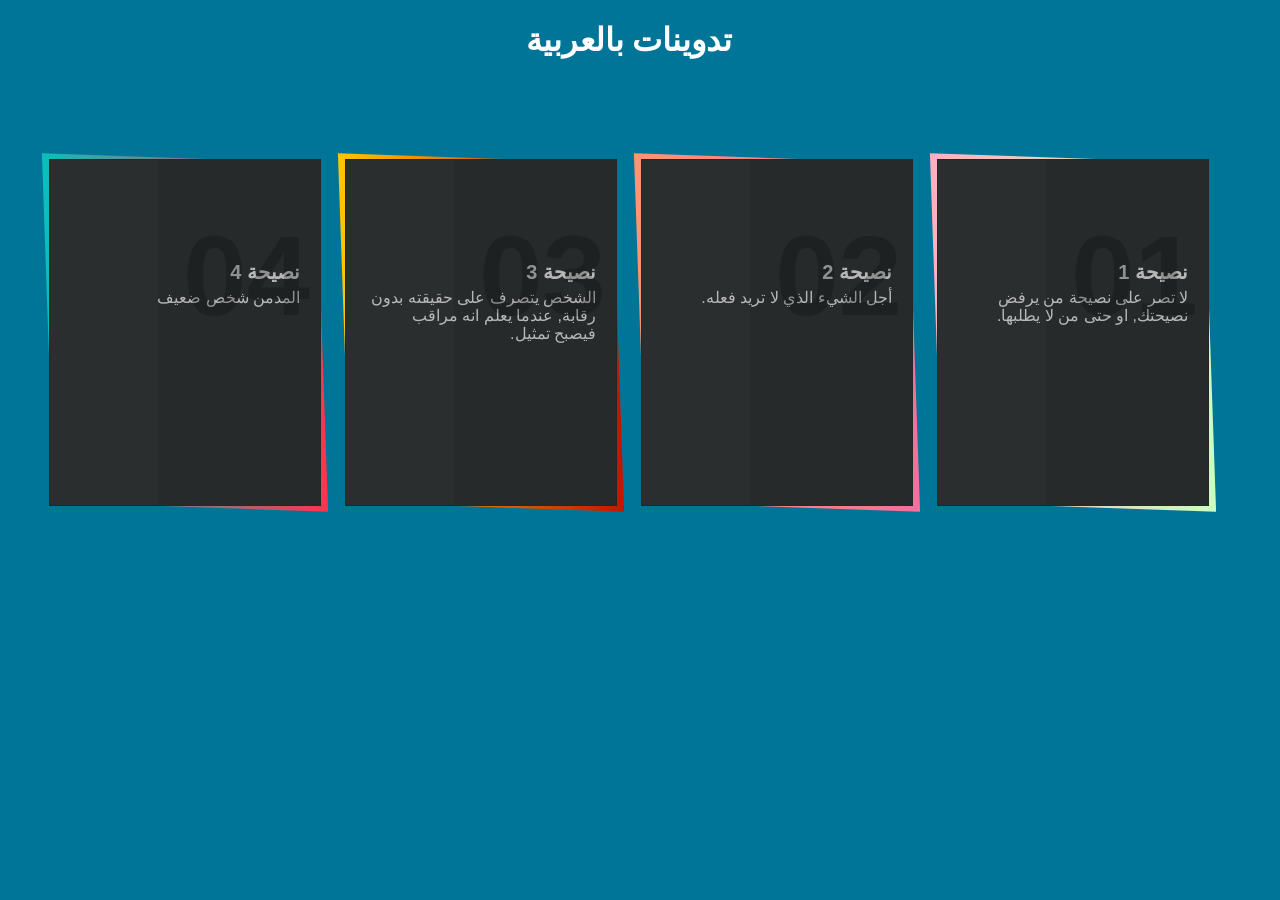
==== index.html @ 3d075af5 "Rename HTMLPage1.html to index.html" ====
﻿<!DOCTYPE html>

<title>النص العربي</title> <!-- يظهر اعلى المتصفح -->

<header class="header">

	<link rel="stylesheet" type="text/css" href="StyleSheet1.css">

</header>

<body lang="ar" dir="rtl" style="text-align:right;background-color:#017598;margin-right:30px;">

	<div class="container">
		<h1 style="text-align:center;color:white;"> تدوينات بالعربية </h1>
		<nav class="row" style="display:none">
			<a href="#home"> الرئسية </a> <br />
			<a href="#about"> من نحن </a> <br />
			<a href="#contact">اتصل بنا </a>
		</nav> <br />
	</div>

	<ul class="tilesWrap">
		<li style="text-align:right;">
			<h2>01</h2>
			<h3>نصيحة 1</h3>
			<p>
				لا تصر على نصيحة من يرفض نصيحتك, او حتى من لا يطلبها.
			</p>
			<!-- <button>Read more</button> -->
		</li>
		<li style="text-align:right;">
			<h2>02</h2>
			<h3>نصيحة 2</h3>
			<p>
				أجل الشيء الذي لا تريد فعله.
			</p>
		</li>
		<li style="text-align:right;">
			<h2>03</h2>
			<h3>نصيحة 3</h3>
			<p>
				الشخص يتصرف على حقيقته بدون رقابة, عندما يعلم انه مراقب فيصبح تمثيل.
			</p>
		</li>
		<li style="text-align:right;">
			<h2>04</h2>
			<h3>نصيحة 4</h3>
			<p>
				المدمن شخص ضعيف
			</p>
		</li>
	</ul>

</body>




<section id="home" class="item" style="display:none">
	<div class="container">
		نص الصفحة الرئيسية
		<br />
		<br />

	</div> <!-- End container -->
</section> <!-- End section item -->

<section id="about" class="item" style="display:none">
	<div class="container">
		Your text
		<br />
		<br />

	</div> <!-- End container -->
</section> <!-- End section item -->

<section id="contact" class="item" style="display:none">
	<div class="container">
		Your text
		<br />
		<br />

	</div> <!-- End container -->
</section> <!-- End section item -->
---- StyleSheet1.css ----
﻿

.tilesWrap {
	padding: 0;
	margin: 50px auto;
	list-style: none;
	text-align: center;
}

	.tilesWrap li {
		display: inline-block;
		width: 20%;
		min-width: 200px;
		max-width: 230px;
		padding: 80px 20px 40px;
		position: relative;
		vertical-align: top;
		margin: 10px;
		font-family: 'helvetica', san-serif;
		min-height: 25vh;
		background: #262a2b;
		border: 1px solid #252727;
		text-align: left;
	}

		.tilesWrap li h2 {
			font-size: 114px;
			margin: 0;
			position: absolute;
			opacity: 0.2;
			top: 50px;
			right: 10px;
			transition: all 0.3s ease-in-out;
		}

		.tilesWrap li h3 {
			font-size: 20px;
			color: #b7b7b7;
			margin-bottom: 5px;
		}

		.tilesWrap li p {
			font-size: 16px;
			line-height: 18px;
			color: #b7b7b7;
			margin-top: 5px;
		}

		.tilesWrap li button {
			background: transparent;
			border: 1px solid #b7b7b7;
			padding: 10px 20px;
			color: #b7b7b7;
			border-radius: 3px;
			position: relative;
			transition: all 0.3s ease-in-out;
			transform: translateY(-40px);
			opacity: 0;
			cursor: pointer;
			overflow: hidden;
		}

			.tilesWrap li button:before {
				content: '';
				position: absolute;
				height: 100%;
				width: 120%;
				background: #b7b7b7;
				top: 0;
				opacity: 0;
				left: -140px;
				border-radius: 0 20px 20px 0;
				z-index: -1;
				transition: all 0.3s ease-in-out;
			}

		.tilesWrap li:hover button {
			transform: translateY(5px);
			opacity: 1;
		}

		.tilesWrap li button:hover {
			color: #262a2b;
		}

			.tilesWrap li button:hover:before {
				left: 0;
				opacity: 1;
			}

		.tilesWrap li:hover h2 {
			top: 0px;
			opacity: 0.6;
		}

		.tilesWrap li:before {
			content: '';
			position: absolute;
			top: -2px;
			left: -2px;
			right: -2px;
			bottom: -2px;
			z-index: -1;
			background: #fff;
			transform: skew(2deg, 2deg);
		}

		.tilesWrap li:after {
			content: '';
			position: absolute;
			width: 40%;
			height: 100%;
			left: 0;
			top: 0;
			background: rgba(255, 255, 255, 0.02);
		}

		.tilesWrap li:nth-child(1):before {
			background: #C9FFBF;
			background: -webkit-linear-gradient(to right, #FFAFBD, #C9FFBF);
			background: linear-gradient(to right, #FFAFBD, #C9FFBF);
		}

		.tilesWrap li:nth-child(2):before {
			background: #f2709c;
			background: -webkit-linear-gradient(to right, #ff9472, #f2709c);
			background: linear-gradient(to right, #ff9472, #f2709c);
		}

		.tilesWrap li:nth-child(3):before {
			background: #c21500;
			background: -webkit-linear-gradient(to right, #ffc500, #c21500);
			background: linear-gradient(to right, #ffc500, #c21500);
		}

		.tilesWrap li:nth-child(4):before {
			background: #FC354C;
			background: -webkit-linear-gradient(to right, #0ABFBC, #FC354C);
			background: linear-gradient(to right, #0ABFBC, #FC354C);
		}

</style >
}
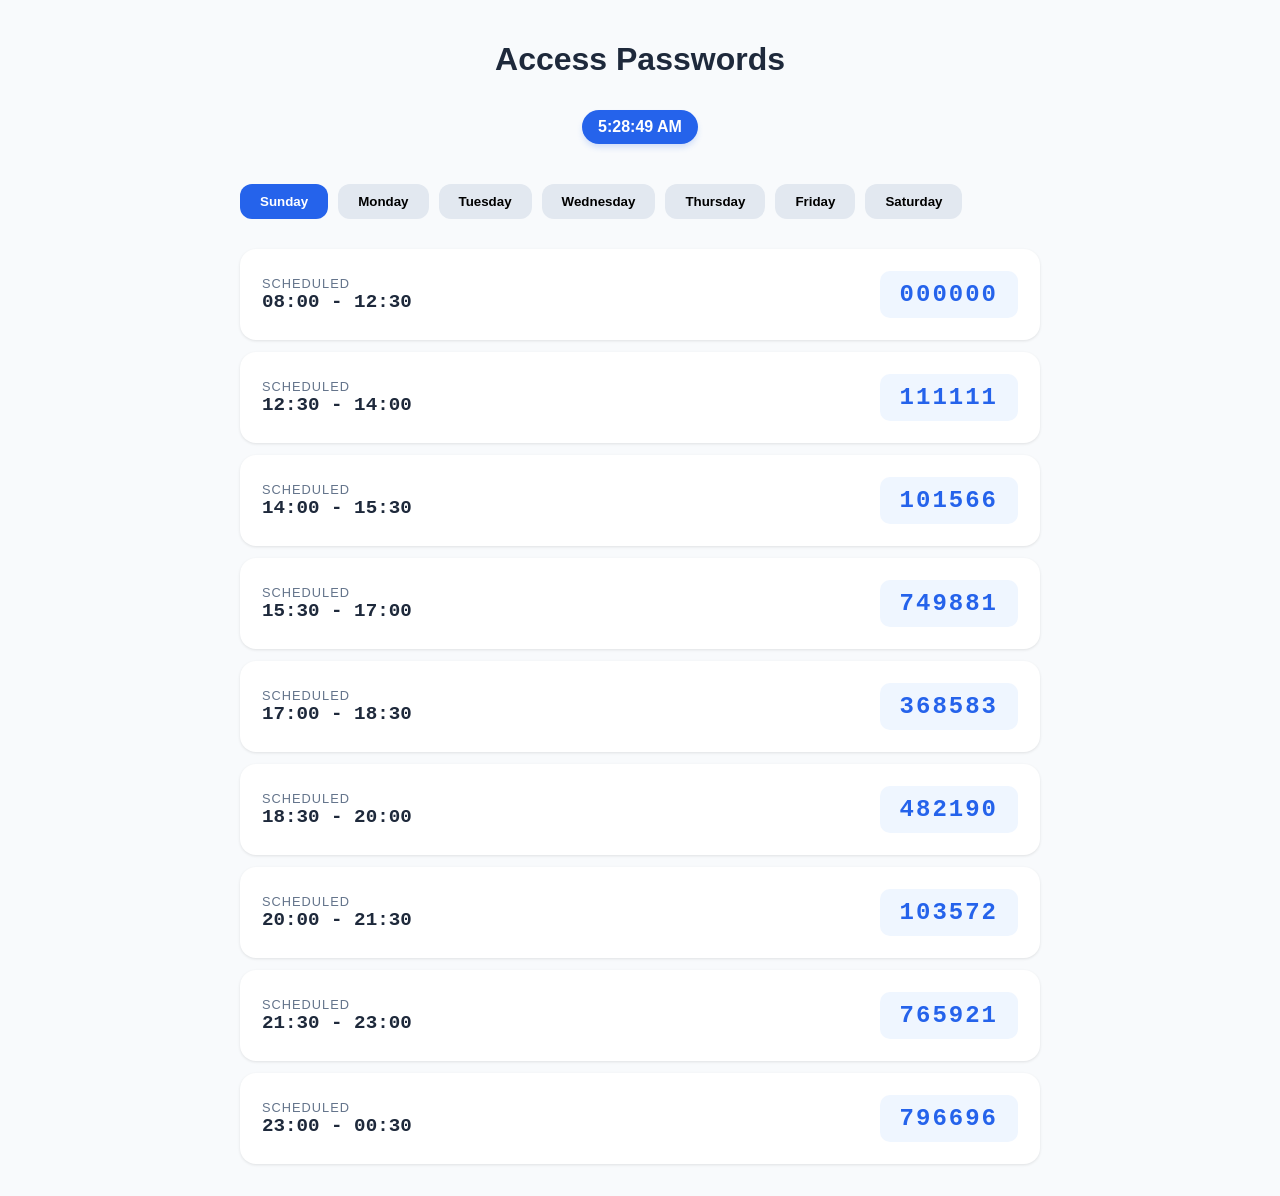
==== commit 6ed1bb71: "Add initial HTML structure for Password Viewer" ====
--- a/index.html
+++ b/index.html
@@ -1,84 +1,246 @@
-﻿<!DOCTYPE html>
-
-<title>النص العربي</title> <!-- يظهر اعلى المتصفح -->
-
-<header class="header">
-
-	<link rel="stylesheet" type="text/css" href="StyleSheet1.css">
-
-</header>
-
-<body lang="ar" dir="rtl" style="text-align:right;background-color:#017598;margin-right:30px;">
-
-	<div class="container">
-		<h1 style="text-align:center;color:white;"> تدوينات بالعربية </h1>
-		<nav class="row" style="display:none">
-			<a href="#home"> الرئسية </a> <br />
-			<a href="#about"> من نحن </a> <br />
-			<a href="#contact">اتصل بنا </a>
-		</nav> <br />
-	</div>
-
-	<ul class="tilesWrap">
-		<li style="text-align:right;">
-			<h2>01</h2>
-			<h3>نصيحة 1</h3>
-			<p>
-				لا تصر على نصيحة من يرفض نصيحتك, او حتى من لا يطلبها.
-			</p>
-			<!-- <button>Read more</button> -->
-		</li>
-		<li style="text-align:right;">
-			<h2>02</h2>
-			<h3>نصيحة 2</h3>
-			<p>
-				أجل الشيء الذي لا تريد فعله.
-			</p>
-		</li>
-		<li style="text-align:right;">
-			<h2>03</h2>
-			<h3>نصيحة 3</h3>
-			<p>
-				الشخص يتصرف على حقيقته بدون رقابة, عندما يعلم انه مراقب فيصبح تمثيل.
-			</p>
-		</li>
-		<li style="text-align:right;">
-			<h2>04</h2>
-			<h3>نصيحة 4</h3>
-			<p>
-				المدمن شخص ضعيف
-			</p>
-		</li>
-	</ul>
-
-</body>
-
-
-
-
-<section id="home" class="item" style="display:none">
-	<div class="container">
-		نص الصفحة الرئيسية
-		<br />
-		<br />
-
-	</div> <!-- End container -->
-</section> <!-- End section item -->
-
-<section id="about" class="item" style="display:none">
-	<div class="container">
-		Your text
-		<br />
-		<br />
-
-	</div> <!-- End container -->
-</section> <!-- End section item -->
-
-<section id="contact" class="item" style="display:none">
-	<div class="container">
-		Your text
-		<br />
-		<br />
-
-	</div> <!-- End container -->
-</section> <!-- End section item -->
+<!DOCTYPE html>
+<html lang="en">
+<head>
+    <meta charset="UTF-8">
+    <meta name="viewport" content="width=device-width, initial-scale=1.0">
+    <title>Password Viewer</title>
+    <style>
+        :root {
+            --primary: #2563eb;
+            --bg: #f8fafc;
+            --card: #ffffff;
+            --text: #1e293b;
+            --success: #22c55e;
+        }
+
+        body {
+            font-family: 'Segoe UI', Tahoma, Geneva, Verdana, sans-serif;
+            background-color: var(--bg);
+            color: var(--text);
+            margin: 0;
+            padding: 20px;
+            display: flex;
+            flex-direction: column;
+            align-items: center;
+        }
+
+        .container {
+            max-width: 800px;
+            width: 100%;
+        }
+
+        header {
+            text-align: center;
+            margin-bottom: 30px;
+        }
+
+        .live-clock {
+            background: var(--primary);
+            color: white;
+            padding: 8px 16px;
+            border-radius: 20px;
+            font-weight: bold;
+            display: inline-block;
+            margin-top: 10px;
+            box-shadow: 0 4px 6px -1px rgba(37, 99, 235, 0.2);
+        }
+
+        /* Tabs */
+        .tabs {
+            display: flex;
+            overflow-x: auto;
+            gap: 10px;
+            padding: 10px 0;
+            margin-bottom: 20px;
+            scrollbar-width: none;
+        }
+
+        .tab {
+            background: #e2e8f0;
+            border: none;
+            padding: 10px 20px;
+            border-radius: 12px;
+            cursor: pointer;
+            font-weight: 600;
+            white-space: nowrap;
+            transition: 0.3s;
+        }
+
+        .tab.active {
+            background: var(--primary);
+            color: white;
+        }
+
+        /* Table/Card Style */
+        .slot-card {
+            background: var(--card);
+            margin-bottom: 12px;
+            padding: 20px;
+            border-radius: 16px;
+            display: flex;
+            justify-content: space-between;
+            align-items: center;
+            box-shadow: 0 1px 3px rgba(0,0,0,0.1);
+            border: 2px solid transparent;
+        }
+
+        .slot-card.active {
+            border-color: var(--success);
+            background-color: #f0fdf4;
+            animation: glow 2s infinite ease-in-out;
+        }
+
+        .time-info {
+            display: flex;
+            flex-direction: column;
+        }
+
+        .time-range {
+            font-size: 1.2rem;
+            font-weight: bold;
+            font-family: monospace;
+        }
+
+        .status-label {
+            font-size: 0.8rem;
+            text-transform: uppercase;
+            letter-spacing: 1px;
+            color: #64748b;
+        }
+
+        .password-display {
+            font-size: 1.5rem;
+            font-weight: 800;
+            font-family: 'Courier New', Courier, monospace;
+            color: var(--primary);
+            background: #eff6ff;
+            padding: 10px 20px;
+            border-radius: 10px;
+            letter-spacing: 2px;
+        }
+
+        @keyframes glow {
+            0%, 100% { box-shadow: 0 0 5px rgba(34, 197, 94, 0.2); }
+            50% { box-shadow: 0 0 20px rgba(34, 197, 94, 0.4); }
+        }
+    </style>
+</head>
+<body>
+
+<div class="container">
+    <header>
+        <h1>Access Passwords</h1>
+        <div id="clock" class="live-clock">00:00:00</div>
+    </header>
+
+    <div class="tabs" id="dayTabs"></div>
+    <div id="passwordList"></div>
+</div>
+
+<script>
+    // 1. PASTE YOUR RULES TEXT HERE
+    const rawRules = `
+    const PassRule rules[] = {
+        {0, HM(8,0),  HM(12,30), 000000},
+        {0, HM(12,30),HM(14,0),  111111},
+        {0, HM(14,0), HM(15,30), 101566},
+        {0, HM(15,30),HM(17,0),  749881},
+        {0, HM(17,0), HM(18,30), 368583},
+        {0, HM(18,30),HM(20,0),  482190},
+        {0, HM(20,0), HM(21,30), 103572},
+        {0, HM(21,30),HM(23,0),  765921},
+        {0, HM(23,0), HM(0,30),  796696},
+        {1, HM(8,0),  HM(12,30), "C01"},
+        {1, HM(12,30),HM(14,0),  "C02"}
+    };`;
+
+    const days = ["Sunday", "Monday", "Tuesday", "Wednesday", "Thursday", "Friday", "Saturday"];
+    let currentActiveDay = new Date().getDay();
+
+    // 2. Parser Logic
+    function parse() {
+        const regex = /\{(\d+),\s*HM\((\d+),(\d+)\),\s*HM\((\d+),(\d+)\),\s*([^}]+)\}/g;
+        const rules = [];
+        let match;
+        while ((match = regex.exec(rawRules)) !== null) {
+            rules.push({
+                day: parseInt(match[1]),
+                sh: parseInt(match[2]), sm: parseInt(match[3]),
+                eh: parseInt(match[4]), em: parseInt(match[5]),
+                code: match[6].trim().replace(/"/g, '')
+            });
+        }
+        return rules;
+    }
+
+    const allRules = parse();
+
+    // 3. UI Rendering
+    function renderTabs() {
+        const tabsEl = document.getElementById('dayTabs');
+        days.forEach((day, i) => {
+            const btn = document.createElement('button');
+            btn.className = `tab ${i === currentActiveDay ? 'active' : ''}`;
+            btn.innerText = day;
+            btn.onclick = () => {
+                currentActiveDay = i;
+                document.querySelectorAll('.tab').forEach(t => t.classList.remove('active'));
+                btn.classList.add('active');
+                renderList();
+            };
+            tabsEl.appendChild(btn);
+        });
+    }
+
+    function isLive(rule) {
+        const now = new Date();
+        if (now.getDay() !== rule.day) return false;
+
+        const currentMins = now.getHours() * 60 + now.getMinutes();
+        const startMins = rule.sh * 60 + rule.sm;
+        let endMins = rule.eh * 60 + rule.em;
+
+        if (endMins < startMins) endMins += 1440; // Midnight wrap
+
+        return currentMins >= (startMins - 15) && currentMins <= (endMins + 15);
+    }
+
+    function renderList() {
+        const listEl = document.getElementById('passwordList');
+        listEl.innerHTML = '';
+        
+        const filtered = allRules.filter(r => r.day === currentActiveDay);
+
+        filtered.forEach(rule => {
+            const active = isLive(rule);
+            const card = document.createElement('div');
+            card.className = `slot-card ${active ? 'active' : ''}`;
+            
+            const startTime = `${rule.sh.toString().padStart(2, '0')}:${rule.sm.toString().padStart(2, '0')}`;
+            const endTime = `${rule.eh.toString().padStart(2, '0')}:${rule.em.toString().padStart(2, '0')}`;
+
+            card.innerHTML = `
+                <div class="time-info">
+                    <span class="status-label">${active ? '● LIVE NOW' : 'Scheduled'}</span>
+                    <span class="time-range">${startTime} - ${endTime}</span>
+                </div>
+                <div class="password-display">${rule.code}</div>
+            `;
+            listEl.appendChild(card);
+        });
+    }
+
+    // 4. Clock & Auto-refresh
+    function updateClock() {
+        const now = new Date();
+        document.getElementById('clock').innerText = now.toLocaleTimeString();
+        renderList(); // Refresh active status every second
+    }
+
+    renderTabs();
+    setInterval(updateClock, 1000);
+    updateClock();
+
+</script>
+</body>
+</html>
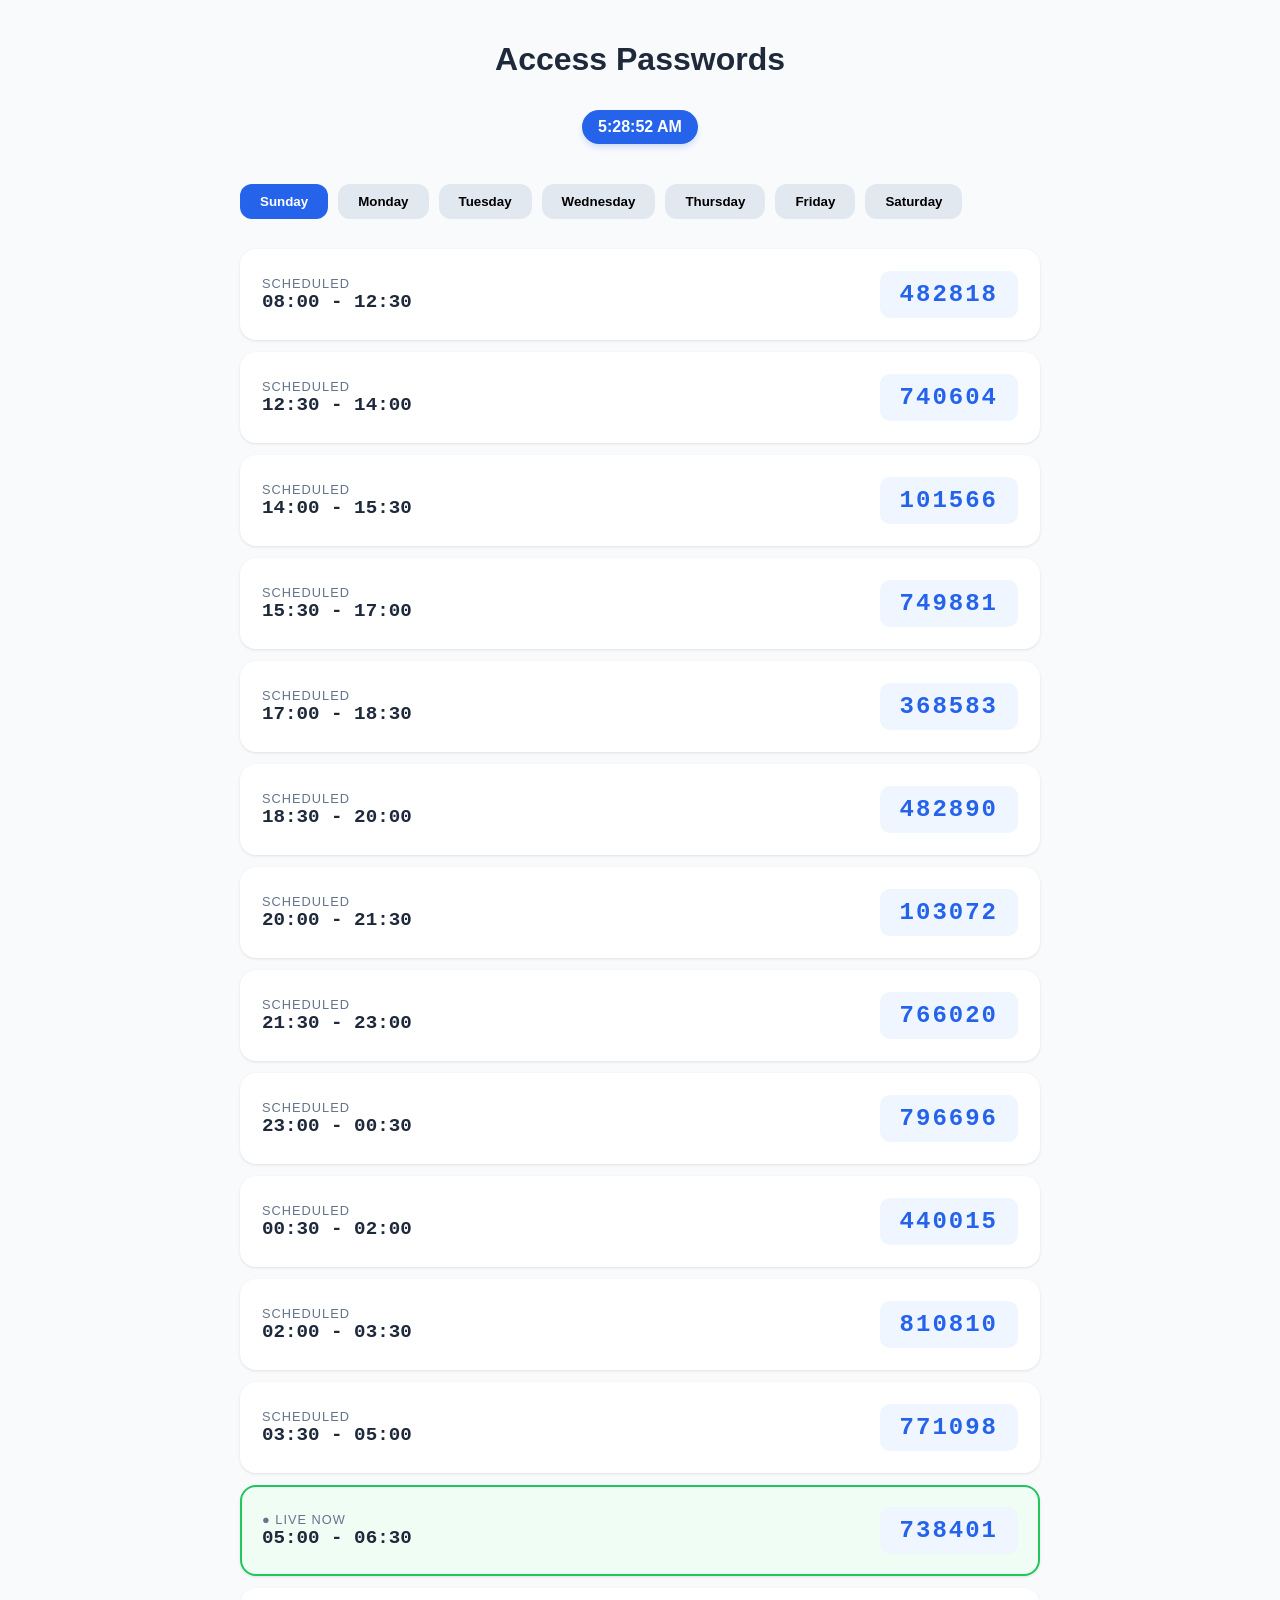
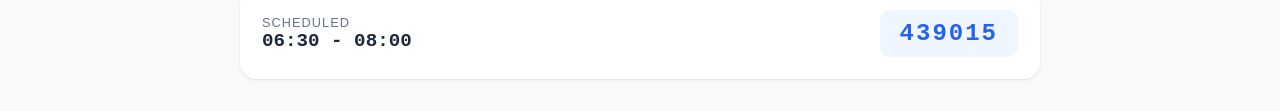
==== commit b0f42039: "Add new pass rules to index.html" ====
--- a/index.html
+++ b/index.html
@@ -141,17 +141,104 @@
     // 1. PASTE YOUR RULES TEXT HERE
     const rawRules = `
     const PassRule rules[] = {
-        {0, HM(8,0),  HM(12,30), 000000},
-        {0, HM(12,30),HM(14,0),  111111},
-        {0, HM(14,0), HM(15,30), 101566},
-        {0, HM(15,30),HM(17,0),  749881},
-        {0, HM(17,0), HM(18,30), 368583},
-        {0, HM(18,30),HM(20,0),  482190},
-        {0, HM(20,0), HM(21,30), 103572},
-        {0, HM(21,30),HM(23,0),  765921},
-        {0, HM(23,0), HM(0,30),  796696},
-        {1, HM(8,0),  HM(12,30), "C01"},
-        {1, HM(12,30),HM(14,0),  "C02"}
+    {0, HM(8,0), HM(12,30), 482818},
+    {0, HM(12,30), HM(14,0), 740604},
+    {0, HM(14,0), HM(15,30), 101566},
+    {0, HM(15,30), HM(17,0), 749881},
+    {0, HM(17,0), HM(18,30), 368583},
+    {0, HM(18,30), HM(20,0), 482890},
+    {0, HM(20,0), HM(21,30), 103072},
+    {0, HM(21,30), HM(23,0), 766020},
+    {0, HM(23,0), HM(0,30), 796696},
+    {0, HM(0,30), HM(2,0), 440015},
+    {0, HM(2,0), HM(3,30), 810810},
+    {0, HM(3,30), HM(5,0), 771098},
+    {0, HM(5,0), HM(6,30), 738401},
+    {0, HM(6,30), HM(8,0), 439015},
+    {1, HM(8,0), HM(12,30), 121214},
+    {1, HM(12,30), HM(14,0), 630148},
+    {1, HM(14,0), HM(15,30), 101544},
+    {1, HM(15,30), HM(17,0), 513763},
+    {1, HM(17,0), HM(18,30), 365985},
+    {1, HM(18,30), HM(20,0), 989879},
+    {1, HM(20,0), HM(21,30), 626879},
+    {1, HM(21,30), HM(23,0), 456564},
+    {1, HM(23,0), HM(0,30), 908466},
+    {1, HM(0,30), HM(2,0), 294826},
+    {1, HM(2,0), HM(3,30), 573159},
+    {1, HM(3,30), HM(5,0), 381472},
+    {1, HM(5,0), HM(6,30), 746293},
+    {1, HM(6,30), HM(8,0), 619427},
+    {2, HM(8,0), HM(12,30), 000000},
+    {2, HM(12,30), HM(14,0), 000000},
+    {2, HM(14,0), HM(15,30), 101523},
+    {2, HM(15,30), HM(17,0), 643598},
+    {2, HM(17,0), HM(18,30), 988349},
+    {2, HM(18,30), HM(20,0), 000000},
+    {2, HM(20,0), HM(21,30), 000000},
+    {2, HM(21,30), HM(23,0), 000000},
+    {2, HM(23,0), HM(0,30), 338495},
+    {2, HM(0,30), HM(2,0), 000000},
+    {2, HM(2,0), HM(3,30), 000000},
+    {2, HM(3,30), HM(5,0), 000000},
+    {2, HM(5,0), HM(6,30), 000000},
+    {2, HM(6,30), HM(8,0), 000000},
+    {3, HM(8,0), HM(12,30), 000000},
+    {3, HM(12,30), HM(14,0), 000000},
+    {3, HM(14,0), HM(15,30), 130152},
+    {3, HM(15,30), HM(17,0), 235098},
+    {3, HM(17,0), HM(18,30), 286599},
+    {3, HM(18,30), HM(20,0), 000000},
+    {3, HM(20,0), HM(21,30), 103072},
+    {3, HM(21,30), HM(23,0), 000000},
+    {3, HM(23,0), HM(0,30), 628987},
+    {3, HM(0,30), HM(2,0), 000000},
+    {3, HM(2,0), HM(3,30), 000000},
+    {3, HM(3,30), HM(5,0), 000000},
+    {3, HM(5,0), HM(6,30), 000000},
+    {3, HM(6,30), HM(8,0), 000000},
+    {4, HM(8,0), HM(12,30), 000000},
+    {4, HM(12,30), HM(14,0), 000000},
+    {4, HM(14,0), HM(15,30), 906866},
+    {4, HM(15,30), HM(17,0), 139978},
+    {4, HM(17,0), HM(18,30), 338820},
+    {4, HM(18,30), HM(20,0), 000000},
+    {4, HM(20,0), HM(21,30), 000000},
+    {4, HM(21,30), HM(23,0), 456564},
+    {4, HM(23,0), HM(0,30), 000000},
+    {4, HM(0,30), HM(2,0), 000000},
+    {4, HM(2,0), HM(3,30), 000000},
+    {4, HM(3,30), HM(5,0), 000000},
+    {4, HM(5,0), HM(6,30), 000000},
+    {4, HM(6,30), HM(8,0), 000000},
+    {5, HM(8,0), HM(12,30), 000000},
+    {5, HM(12,30), HM(14,0), 000000},
+    {5, HM(14,0), HM(15,30), 756564},
+    {5, HM(15,30), HM(17,0), 654571},
+    {5, HM(17,0), HM(18,30), 989879},
+    {5, HM(18,30), HM(20,0), 000000},
+    {5, HM(20,0), HM(21,30), 000000},
+    {5, HM(21,30), HM(23,0), 000000},
+    {5, HM(23,0), HM(0,30), 000000},
+    {5, HM(0,30), HM(2,0), 000000},
+    {5, HM(2,0), HM(3,30), 000000},
+    {5, HM(3,30), HM(5,0), 000000},
+    {5, HM(5,0), HM(6,30), 000000},
+    {5, HM(6,30), HM(8,0), 000000},
+    {6, HM(8,0), HM(12,30), 000000},
+    {6, HM(12,30), HM(14,0), 000000},
+    {6, HM(14,0), HM(15,30), 998510},
+    {6, HM(15,30), HM(17,0), 244378},
+    {6, HM(17,0), HM(18,30), 000000},
+    {6, HM(18,30), HM(20,0), 000000},
+    {6, HM(20,0), HM(21,30), 000000},
+    {6, HM(21,30), HM(23,0), 000000},
+    {6, HM(23,0), HM(0,30), 989831},
+    {6, HM(0,30), HM(2,0), 000000},
+    {6, HM(2,0), HM(3,30), 000000},
+    {6, HM(3,30), HM(5,0), 000000},
+    {6, HM(5,0), HM(6,30), 000000},
+    {6, HM(6,30), HM(8,0), 000000}
     };`;
 
     const days = ["Sunday", "Monday", "Tuesday", "Wednesday", "Thursday", "Friday", "Saturday"];
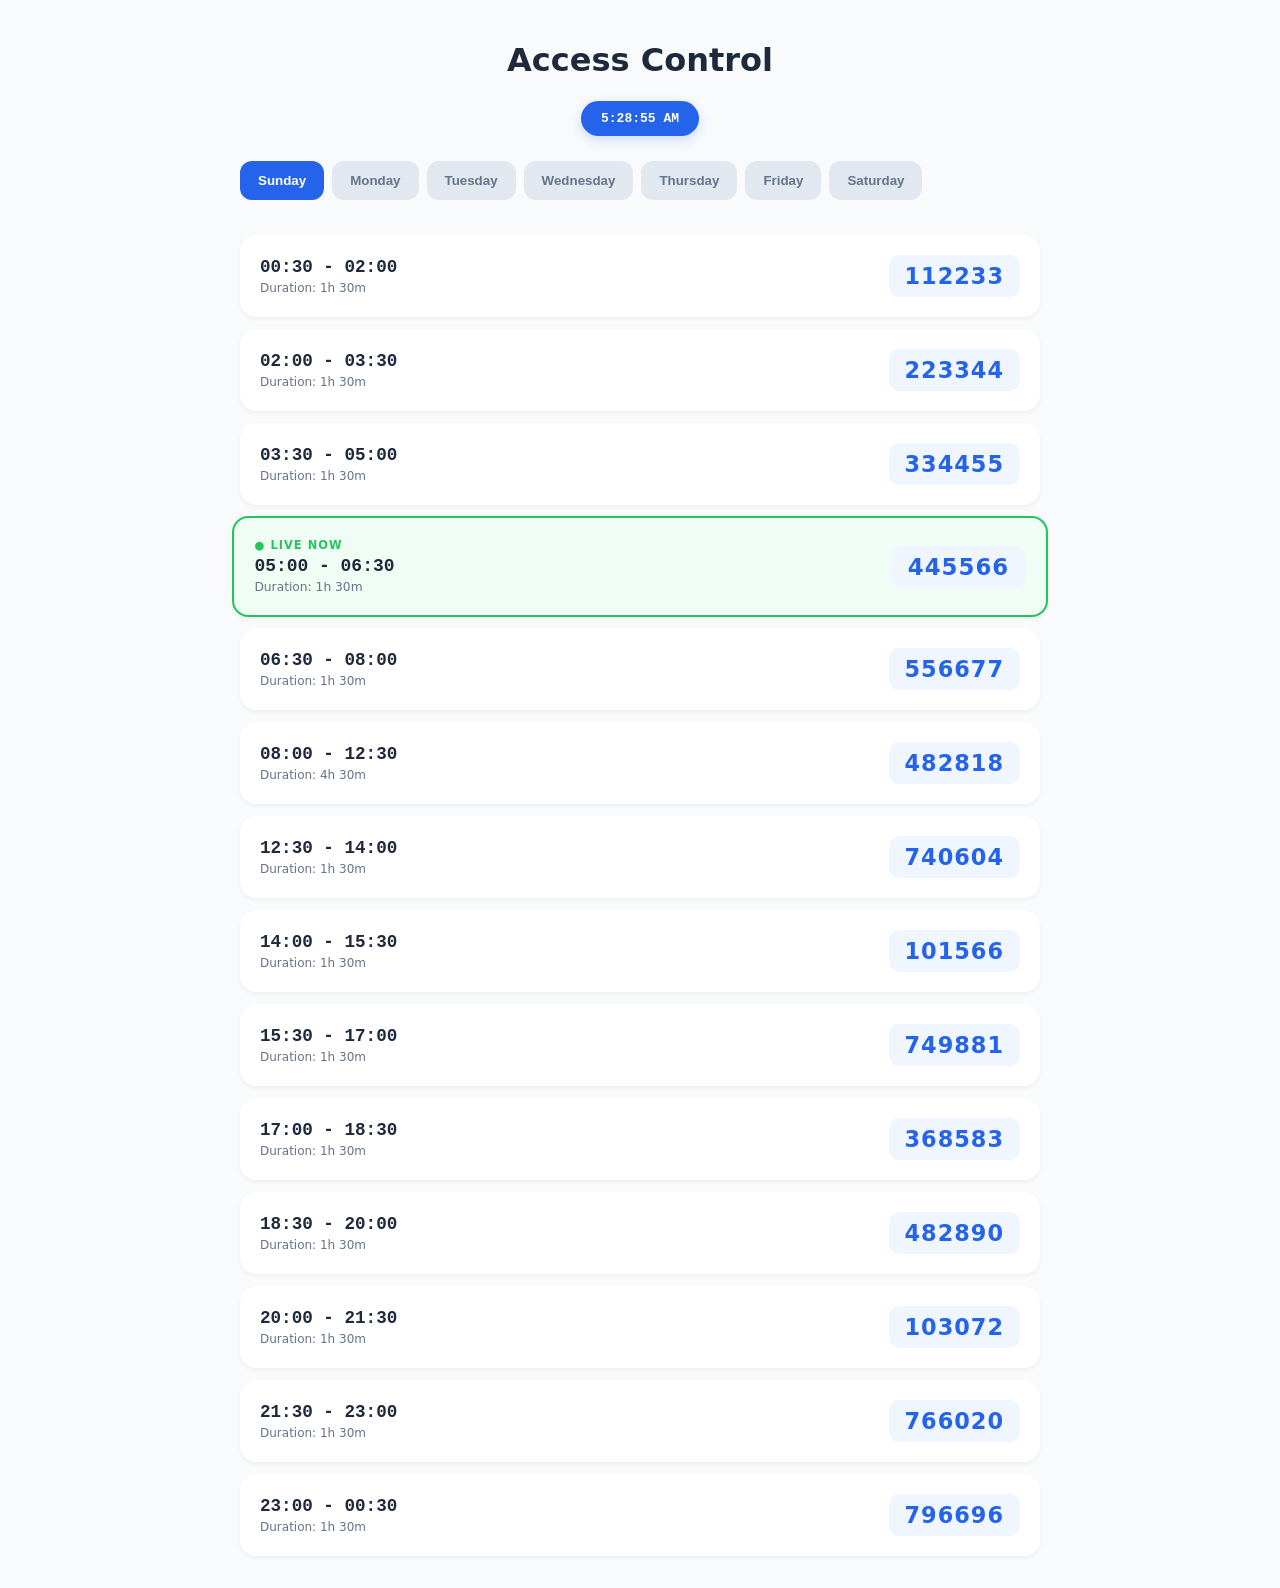
==== commit 1948e011: "Refactor index.html for Access Manager UI" ====
--- a/index.html
+++ b/index.html
@@ -3,7 +3,7 @@
 <head>
     <meta charset="UTF-8">
     <meta name="viewport" content="width=device-width, initial-scale=1.0">
-    <title>Password Viewer</title>
+    <title>Access Manager - Duration Mode</title>
     <style>
         :root {
             --primary: #2563eb;
@@ -11,10 +11,11 @@
             --card: #ffffff;
             --text: #1e293b;
             --success: #22c55e;
+            --warning: #f59e0b;
         }
 
         body {
-            font-family: 'Segoe UI', Tahoma, Geneva, Verdana, sans-serif;
+            font-family: 'Inter', system-ui, sans-serif;
             background-color: var(--bg);
             color: var(--text);
             margin: 0;
@@ -24,54 +25,46 @@
             align-items: center;
         }
 
-        .container {
-            max-width: 800px;
-            width: 100%;
-        }
-
-        header {
-            text-align: center;
-            margin-bottom: 30px;
-        }
+        .container { max-width: 800px; width: 100%; }
+
+        header { text-align: center; margin-bottom: 25px; }
 
         .live-clock {
             background: var(--primary);
             color: white;
-            padding: 8px 16px;
-            border-radius: 20px;
+            padding: 10px 20px;
+            border-radius: 30px;
             font-weight: bold;
+            font-family: monospace;
             display: inline-block;
-            margin-top: 10px;
-            box-shadow: 0 4px 6px -1px rgba(37, 99, 235, 0.2);
+            box-shadow: 0 4px 12px rgba(37, 99, 235, 0.2);
         }
 
         /* Tabs */
         .tabs {
             display: flex;
             overflow-x: auto;
-            gap: 10px;
-            padding: 10px 0;
+            gap: 8px;
+            padding-bottom: 15px;
             margin-bottom: 20px;
             scrollbar-width: none;
         }
+        .tabs::-webkit-scrollbar { display: none; }
 
         .tab {
             background: #e2e8f0;
             border: none;
-            padding: 10px 20px;
+            padding: 12px 18px;
             border-radius: 12px;
             cursor: pointer;
             font-weight: 600;
             white-space: nowrap;
-            transition: 0.3s;
-        }
-
-        .tab.active {
-            background: var(--primary);
-            color: white;
-        }
-
-        /* Table/Card Style */
+            color: #64748b;
+        }
+
+        .tab.active { background: var(--primary); color: white; }
+
+        /* Cards */
         .slot-card {
             background: var(--card);
             margin-bottom: 12px;
@@ -80,48 +73,36 @@
             display: flex;
             justify-content: space-between;
             align-items: center;
-            box-shadow: 0 1px 3px rgba(0,0,0,0.1);
-            border: 2px solid transparent;
+            box-shadow: 0 2px 4px rgba(0,0,0,0.05);
+            transition: transform 0.2s;
         }
 
         .slot-card.active {
-            border-color: var(--success);
+            border: 2px solid var(--success);
             background-color: #f0fdf4;
-            animation: glow 2s infinite ease-in-out;
-        }
-
-        .time-info {
-            display: flex;
-            flex-direction: column;
-        }
-
-        .time-range {
-            font-size: 1.2rem;
-            font-weight: bold;
-            font-family: monospace;
-        }
-
-        .status-label {
-            font-size: 0.8rem;
-            text-transform: uppercase;
-            letter-spacing: 1px;
-            color: #64748b;
-        }
-
-        .password-display {
-            font-size: 1.5rem;
+            transform: scale(1.02);
+        }
+
+        .time-info { display: flex; flex-direction: column; }
+        .time-range { font-size: 1.1rem; font-weight: bold; font-family: monospace; }
+        .duration-tag { font-size: 0.75rem; color: #64748b; margin-top: 4px; }
+
+        .passcode {
+            font-size: 1.4rem;
             font-weight: 800;
-            font-family: 'Courier New', Courier, monospace;
             color: var(--primary);
             background: #eff6ff;
-            padding: 10px 20px;
+            padding: 8px 16px;
             border-radius: 10px;
-            letter-spacing: 2px;
-        }
-
-        @keyframes glow {
-            0%, 100% { box-shadow: 0 0 5px rgba(34, 197, 94, 0.2); }
-            50% { box-shadow: 0 0 20px rgba(34, 197, 94, 0.4); }
+            letter-spacing: 1px;
+        }
+
+        .badge-live {
+            color: var(--success);
+            font-size: 0.7rem;
+            font-weight: bold;
+            letter-spacing: 1px;
+            margin-bottom: 4px;
         }
     </style>
 </head>
@@ -129,7 +110,7 @@
 
 <div class="container">
     <header>
-        <h1>Access Passwords</h1>
+        <h1>Access Control</h1>
         <div id="clock" class="live-clock">00:00:00</div>
     </header>
 
@@ -138,196 +119,202 @@
 </div>
 
 <script>
-    // 1. PASTE YOUR RULES TEXT HERE
-    const rawRules = `
-    const PassRule rules[] = {
-    {0, HM(8,0), HM(12,30), 482818},
-    {0, HM(12,30), HM(14,0), 740604},
-    {0, HM(14,0), HM(15,30), 101566},
-    {0, HM(15,30), HM(17,0), 749881},
-    {0, HM(17,0), HM(18,30), 368583},
-    {0, HM(18,30), HM(20,0), 482890},
-    {0, HM(20,0), HM(21,30), 103072},
-    {0, HM(21,30), HM(23,0), 766020},
-    {0, HM(23,0), HM(0,30), 796696},
-    {0, HM(0,30), HM(2,0), 440015},
-    {0, HM(2,0), HM(3,30), 810810},
-    {0, HM(3,30), HM(5,0), 771098},
-    {0, HM(5,0), HM(6,30), 738401},
-    {0, HM(6,30), HM(8,0), 439015},
-    {1, HM(8,0), HM(12,30), 121214},
-    {1, HM(12,30), HM(14,0), 630148},
-    {1, HM(14,0), HM(15,30), 101544},
-    {1, HM(15,30), HM(17,0), 513763},
-    {1, HM(17,0), HM(18,30), 365985},
-    {1, HM(18,30), HM(20,0), 989879},
-    {1, HM(20,0), HM(21,30), 626879},
-    {1, HM(21,30), HM(23,0), 456564},
-    {1, HM(23,0), HM(0,30), 908466},
-    {1, HM(0,30), HM(2,0), 294826},
-    {1, HM(2,0), HM(3,30), 573159},
-    {1, HM(3,30), HM(5,0), 381472},
-    {1, HM(5,0), HM(6,30), 746293},
-    {1, HM(6,30), HM(8,0), 619427},
-    {2, HM(8,0), HM(12,30), 000000},
-    {2, HM(12,30), HM(14,0), 000000},
-    {2, HM(14,0), HM(15,30), 101523},
-    {2, HM(15,30), HM(17,0), 643598},
-    {2, HM(17,0), HM(18,30), 988349},
-    {2, HM(18,30), HM(20,0), 000000},
-    {2, HM(20,0), HM(21,30), 000000},
-    {2, HM(21,30), HM(23,0), 000000},
-    {2, HM(23,0), HM(0,30), 338495},
-    {2, HM(0,30), HM(2,0), 000000},
-    {2, HM(2,0), HM(3,30), 000000},
-    {2, HM(3,30), HM(5,0), 000000},
-    {2, HM(5,0), HM(6,30), 000000},
-    {2, HM(6,30), HM(8,0), 000000},
-    {3, HM(8,0), HM(12,30), 000000},
-    {3, HM(12,30), HM(14,0), 000000},
-    {3, HM(14,0), HM(15,30), 130152},
-    {3, HM(15,30), HM(17,0), 235098},
-    {3, HM(17,0), HM(18,30), 286599},
-    {3, HM(18,30), HM(20,0), 000000},
-    {3, HM(20,0), HM(21,30), 103072},
-    {3, HM(21,30), HM(23,0), 000000},
-    {3, HM(23,0), HM(0,30), 628987},
-    {3, HM(0,30), HM(2,0), 000000},
-    {3, HM(2,0), HM(3,30), 000000},
-    {3, HM(3,30), HM(5,0), 000000},
-    {3, HM(5,0), HM(6,30), 000000},
-    {3, HM(6,30), HM(8,0), 000000},
-    {4, HM(8,0), HM(12,30), 000000},
-    {4, HM(12,30), HM(14,0), 000000},
-    {4, HM(14,0), HM(15,30), 906866},
-    {4, HM(15,30), HM(17,0), 139978},
-    {4, HM(17,0), HM(18,30), 338820},
-    {4, HM(18,30), HM(20,0), 000000},
-    {4, HM(20,0), HM(21,30), 000000},
-    {4, HM(21,30), HM(23,0), 456564},
-    {4, HM(23,0), HM(0,30), 000000},
-    {4, HM(0,30), HM(2,0), 000000},
-    {4, HM(2,0), HM(3,30), 000000},
-    {4, HM(3,30), HM(5,0), 000000},
-    {4, HM(5,0), HM(6,30), 000000},
-    {4, HM(6,30), HM(8,0), 000000},
-    {5, HM(8,0), HM(12,30), 000000},
-    {5, HM(12,30), HM(14,0), 000000},
-    {5, HM(14,0), HM(15,30), 756564},
-    {5, HM(15,30), HM(17,0), 654571},
-    {5, HM(17,0), HM(18,30), 989879},
-    {5, HM(18,30), HM(20,0), 000000},
-    {5, HM(20,0), HM(21,30), 000000},
-    {5, HM(21,30), HM(23,0), 000000},
-    {5, HM(23,0), HM(0,30), 000000},
-    {5, HM(0,30), HM(2,0), 000000},
-    {5, HM(2,0), HM(3,30), 000000},
-    {5, HM(3,30), HM(5,0), 000000},
-    {5, HM(5,0), HM(6,30), 000000},
-    {5, HM(6,30), HM(8,0), 000000},
-    {6, HM(8,0), HM(12,30), 000000},
-    {6, HM(12,30), HM(14,0), 000000},
-    {6, HM(14,0), HM(15,30), 998510},
-    {6, HM(15,30), HM(17,0), 244378},
-    {6, HM(17,0), HM(18,30), 000000},
-    {6, HM(18,30), HM(20,0), 000000},
-    {6, HM(20,0), HM(21,30), 000000},
-    {6, HM(21,30), HM(23,0), 000000},
-    {6, HM(23,0), HM(0,30), 989831},
-    {6, HM(0,30), HM(2,0), 000000},
-    {6, HM(2,0), HM(3,30), 000000},
-    {6, HM(3,30), HM(5,0), 000000},
-    {6, HM(5,0), HM(6,30), 000000},
-    {6, HM(6,30), HM(8,0), 000000}
-    };`;
+    // DATA SOURCE
+    const rawData = `
+    { WEEK_MINUTE(0,0,30),  HM(1,30), 112233 },
+    { WEEK_MINUTE(0,2,0),   HM(1,30), 223344 },
+    { WEEK_MINUTE(0,3,30),  HM(1,30), 334455 },
+    { WEEK_MINUTE(0,5,0),   HM(1,30), 445566 },
+    { WEEK_MINUTE(0,6,30),  HM(1,30), 556677 },
+    { WEEK_MINUTE(0,8,0),   HM(4,30), 482818 },
+    { WEEK_MINUTE(0,12,30), HM(1,30), 740604 },
+    { WEEK_MINUTE(0,14,0),  HM(1,30), 101566 },
+    { WEEK_MINUTE(0,15,30), HM(1,30), 749881 },
+    { WEEK_MINUTE(0,17,0),  HM(1,30), 368583 },
+    { WEEK_MINUTE(0,18,30), HM(1,30), 482890 },
+    { WEEK_MINUTE(0,20,0),  HM(1,30), 103072 },
+    { WEEK_MINUTE(0,21,30), HM(1,30), 766020 },
+    { WEEK_MINUTE(0,23,0),  HM(1,30), 796696 },
+
+    { WEEK_MINUTE(1,0,30),  HM(1,30), 440015 },
+    { WEEK_MINUTE(1,2,0),   HM(1,30), 810810 },
+    { WEEK_MINUTE(1,3,30),  HM(1,30), 771098 },
+    { WEEK_MINUTE(1,5,0),   HM(1,30), 738401 },
+    { WEEK_MINUTE(1,6,30),  HM(1,30), 439015 },
+    { WEEK_MINUTE(1,8,0),   HM(4,30), 121214 },
+    { WEEK_MINUTE(1,12,30), HM(1,30), 630148 },
+    { WEEK_MINUTE(1,14,0),  HM(1,30), 101544 },
+    { WEEK_MINUTE(1,15,30), HM(1,30), 513763 },
+    { WEEK_MINUTE(1,17,0),  HM(1,30), 365985 },
+    { WEEK_MINUTE(1,18,30), HM(1,30), 989879 },
+    { WEEK_MINUTE(1,20,0),  HM(1,30), 626879 },
+    { WEEK_MINUTE(1,21,30), HM(1,30), 456564 },
+    { WEEK_MINUTE(1,23,0),  HM(1,30), 908466 },
+
+    { WEEK_MINUTE(2,0,30),  HM(1,30), 294826 },
+    { WEEK_MINUTE(2,2,0),   HM(1,30), 573159 },
+    { WEEK_MINUTE(2,3,30),  HM(1,30), 381472 },
+    { WEEK_MINUTE(2,5,0),   HM(1,30), 746293 },
+    { WEEK_MINUTE(2,6,30),  HM(1,30), 619427 },
+    { WEEK_MINUTE(2,8,0),   HM(4,30), 667788 },
+    { WEEK_MINUTE(2,12,30), HM(1,30), 778899 },
+    { WEEK_MINUTE(2,14,0),  HM(1,30), 101523 },
+    { WEEK_MINUTE(2,15,30), HM(1,30), 643598 },
+    { WEEK_MINUTE(2,17,0),  HM(1,30), 988349 },
+    { WEEK_MINUTE(2,18,30), HM(1,30), 889900 },
+    { WEEK_MINUTE(2,20,0),  HM(1,30), 990011 },
+    { WEEK_MINUTE(2,21,30), HM(1,30), 101112 },
+    { WEEK_MINUTE(2,23,0),  HM(1,30), 338495 },
+
+    { WEEK_MINUTE(3,0,30),  HM(1,30), 121314 },
+    { WEEK_MINUTE(3,2,0),   HM(1,30), 131415 },
+    { WEEK_MINUTE(3,3,30),  HM(1,30), 141516 },
+    { WEEK_MINUTE(3,5,0),   HM(1,30), 151617 },
+    { WEEK_MINUTE(3,6,30),  HM(1,30), 161718 },
+    { WEEK_MINUTE(3,8,0),   HM(4,30), 171819 },
+    { WEEK_MINUTE(3,12,30), HM(1,30), 181920 },
+    { WEEK_MINUTE(3,14,0),  HM(1,30), 130152 },
+    { WEEK_MINUTE(3,15,30), HM(1,30), 235098 },
+    { WEEK_MINUTE(3,17,0),  HM(1,30), 286599 },
+    { WEEK_MINUTE(3,18,30), HM(1,30), 192021 },
+    { WEEK_MINUTE(3,20,0),  HM(1,30), 103072 },
+    { WEEK_MINUTE(3,21,30), HM(1,30), 202122 },
+    { WEEK_MINUTE(3,23,0),  HM(1,30), 628987 },
+
+    { WEEK_MINUTE(4,0,30),  HM(1,30), 212223 },
+    { WEEK_MINUTE(4,2,0),   HM(1,30), 222324 },
+    { WEEK_MINUTE(4,3,30),  HM(1,30), 232425 },
+    { WEEK_MINUTE(4,5,0),   HM(1,30), 242526 },
+    { WEEK_MINUTE(4,6,30),  HM(1,30), 252627 },
+    { WEEK_MINUTE(4,8,0),   HM(4,30), 262728 },
+    { WEEK_MINUTE(4,12,30), HM(1,30), 272829 },
+    { WEEK_MINUTE(4,14,0),  HM(1,30), 906866 },
+    { WEEK_MINUTE(4,15,30), HM(1,30), 139978 },
+    { WEEK_MINUTE(4,17,0),  HM(1,30), 338820 },
+    { WEEK_MINUTE(4,18,30), HM(1,30), 282930 },
+    { WEEK_MINUTE(4,20,0),  HM(1,30), 293031 },
+    { WEEK_MINUTE(4,21,30), HM(1,30), 456564 },
+    { WEEK_MINUTE(4,23,0),  HM(1,30), 303132 },
+
+    { WEEK_MINUTE(5,0,30),  HM(1,30), 313233 },
+    { WEEK_MINUTE(5,2,0),   HM(1,30), 323334 },
+    { WEEK_MINUTE(5,3,30),  HM(1,30), 333435 },
+    { WEEK_MINUTE(5,5,0),   HM(1,30), 343536 },
+    { WEEK_MINUTE(5,6,30),  HM(1,30), 353637 },
+    { WEEK_MINUTE(5,8,0),   HM(4,30), 363738 },
+    { WEEK_MINUTE(5,12,30), HM(1,30), 373839 },
+    { WEEK_MINUTE(5,14,0),  HM(1,30), 756564 },
+    { WEEK_MINUTE(5,15,30), HM(1,30), 654571 },
+    { WEEK_MINUTE(5,17,0),  HM(1,30), 989879 },
+    { WEEK_MINUTE(5,18,30), HM(1,30), 383940 },
+    { WEEK_MINUTE(5,20,0),  HM(1,30), 394041 },
+    { WEEK_MINUTE(5,21,30), HM(1,30), 404142 },
+    { WEEK_MINUTE(5,23,0),  HM(1,30), 414243 },
+
+    { WEEK_MINUTE(6,0,30),  HM(1,30), 424344 },
+    { WEEK_MINUTE(6,2,0),   HM(1,30), 434445 },
+    { WEEK_MINUTE(6,3,30),  HM(1,30), 444546 },
+    { WEEK_MINUTE(6,5,0),   HM(1,30), 454647 },
+    { WEEK_MINUTE(6,6,30),  HM(1,30), 464748 },
+    { WEEK_MINUTE(6,8,0),   HM(4,30), 474849 },
+    { WEEK_MINUTE(6,12,30), HM(1,30), 484950 },
+    { WEEK_MINUTE(6,14,0),  HM(1,30), 998510 },
+    { WEEK_MINUTE(6,15,30), HM(1,30), 244378 },
+    { WEEK_MINUTE(6,17,0),  HM(1,30), 495051 },
+    { WEEK_MINUTE(6,18,30), HM(1,30), 505152 },
+    { WEEK_MINUTE(6,20,0),  HM(1,30), 515253 },
+    { WEEK_MINUTE(6,21,30), HM(1,30), 525354 },
+    { WEEK_MINUTE(6,23,0),  HM(1,30), 989831 }
+    `;
 
     const days = ["Sunday", "Monday", "Tuesday", "Wednesday", "Thursday", "Friday", "Saturday"];
-    let currentActiveDay = new Date().getDay();
-
-    // 2. Parser Logic
-    function parse() {
-        const regex = /\{(\d+),\s*HM\((\d+),(\d+)\),\s*HM\((\d+),(\d+)\),\s*([^}]+)\}/g;
+    let activeDay = new Date().getDay();
+
+    // PARSER for { WEEK_MINUTE(d,h,m), HM(dh, dm), code }
+    function parseData() {
+        const regex = /WEEK_MINUTE\((\d+),(\d+),(\d+)\),\s*HM\((\d+),(\d+)\),\s*(\d+)/g;
         const rules = [];
-        let match;
-        while ((match = regex.exec(rawRules)) !== null) {
+        let m;
+        while ((m = regex.exec(rawData)) !== null) {
+            const day = parseInt(m[1]);
+            const startH = parseInt(m[2]);
+            const startM = parseInt(m[3]);
+            const durH = parseInt(m[4]);
+            const durM = parseInt(m[5]);
+            
+            // Calculate End Time
+            let endH = startH + durH;
+            let endM = startM + durM;
+            if (endM >= 60) { endH += 1; endM -= 60; }
+            if (endH >= 24) { endH -= 24; } // Crosses midnight
+
             rules.push({
-                day: parseInt(match[1]),
-                sh: parseInt(match[2]), sm: parseInt(match[3]),
-                eh: parseInt(match[4]), em: parseInt(match[5]),
-                code: match[6].trim().replace(/"/g, '')
+                day, startH, startM, endH, endM, durH, durM, 
+                code: m[6],
+                startTotal: startH * 60 + startM,
+                endTotal: (startH + durH) * 60 + (startM + durM)
             });
         }
         return rules;
     }
 
-    const allRules = parse();
-
-    // 3. UI Rendering
+    const rules = parseData();
+
     function renderTabs() {
-        const tabsEl = document.getElementById('dayTabs');
-        days.forEach((day, i) => {
-            const btn = document.createElement('button');
-            btn.className = `tab ${i === currentActiveDay ? 'active' : ''}`;
-            btn.innerText = day;
-            btn.onclick = () => {
-                currentActiveDay = i;
+        const tabs = document.getElementById('dayTabs');
+        days.forEach((d, i) => {
+            const b = document.createElement('button');
+            b.className = `tab ${i === activeDay ? 'active' : ''}`;
+            b.innerText = d;
+            b.onclick = () => {
+                activeDay = i;
                 document.querySelectorAll('.tab').forEach(t => t.classList.remove('active'));
-                btn.classList.add('active');
+                b.classList.add('active');
                 renderList();
             };
-            tabsEl.appendChild(btn);
+            tabs.appendChild(b);
         });
     }
 
-    function isLive(rule) {
+    function renderList() {
+        const list = document.getElementById('passwordList');
+        list.innerHTML = '';
+        
         const now = new Date();
-        if (now.getDay() !== rule.day) return false;
-
-        const currentMins = now.getHours() * 60 + now.getMinutes();
-        const startMins = rule.sh * 60 + rule.sm;
-        let endMins = rule.eh * 60 + rule.em;
-
-        if (endMins < startMins) endMins += 1440; // Midnight wrap
-
-        return currentMins >= (startMins - 15) && currentMins <= (endMins + 15);
-    }
-
-    function renderList() {
-        const listEl = document.getElementById('passwordList');
-        listEl.innerHTML = '';
-        
-        const filtered = allRules.filter(r => r.day === currentActiveDay);
-
-        filtered.forEach(rule => {
-            const active = isLive(rule);
+        const curMin = now.getHours() * 60 + now.getMinutes();
+        const curDay = now.getDay();
+
+        rules.filter(r => r.day === activeDay).forEach(r => {
+            // Logic with 15 min margin
+            const isActive = (curDay === r.day) && 
+                             (curMin >= r.startTotal - 15) && 
+                             (curMin <= r.endTotal + 15);
+
             const card = document.createElement('div');
-            card.className = `slot-card ${active ? 'active' : ''}`;
+            card.className = `slot-card ${isActive ? 'active' : ''}`;
             
-            const startTime = `${rule.sh.toString().padStart(2, '0')}:${rule.sm.toString().padStart(2, '0')}`;
-            const endTime = `${rule.eh.toString().padStart(2, '0')}:${rule.em.toString().padStart(2, '0')}`;
-
+            const fmt = (h,m) => `${h.toString().padStart(2,'0')}:${m.toString().padStart(2,'0')}`;
+            
             card.innerHTML = `
                 <div class="time-info">
-                    <span class="status-label">${active ? '● LIVE NOW' : 'Scheduled'}</span>
-                    <span class="time-range">${startTime} - ${endTime}</span>
+                    ${isActive ? '<span class="badge-live">● LIVE NOW</span>' : ''}
+                    <span class="time-range">${fmt(r.startH, r.startM)} - ${fmt(r.endH, r.endM)}</span>
+                    <span class="duration-tag">Duration: ${r.durH}h ${r.durM}m</span>
                 </div>
-                <div class="password-display">${rule.code}</div>
+                <div class="passcode">${r.code}</div>
             `;
-            listEl.appendChild(card);
+            list.appendChild(card);
         });
     }
 
-    // 4. Clock & Auto-refresh
-    function updateClock() {
-        const now = new Date();
-        document.getElementById('clock').innerText = now.toLocaleTimeString();
-        renderList(); // Refresh active status every second
+    function update() {
+        document.getElementById('clock').innerText = new Date().toLocaleTimeString();
+        renderList();
     }
 
     renderTabs();
-    setInterval(updateClock, 1000);
-    updateClock();
-
+    setInterval(update, 1000);
+    update();
 </script>
 </body>
 </html>
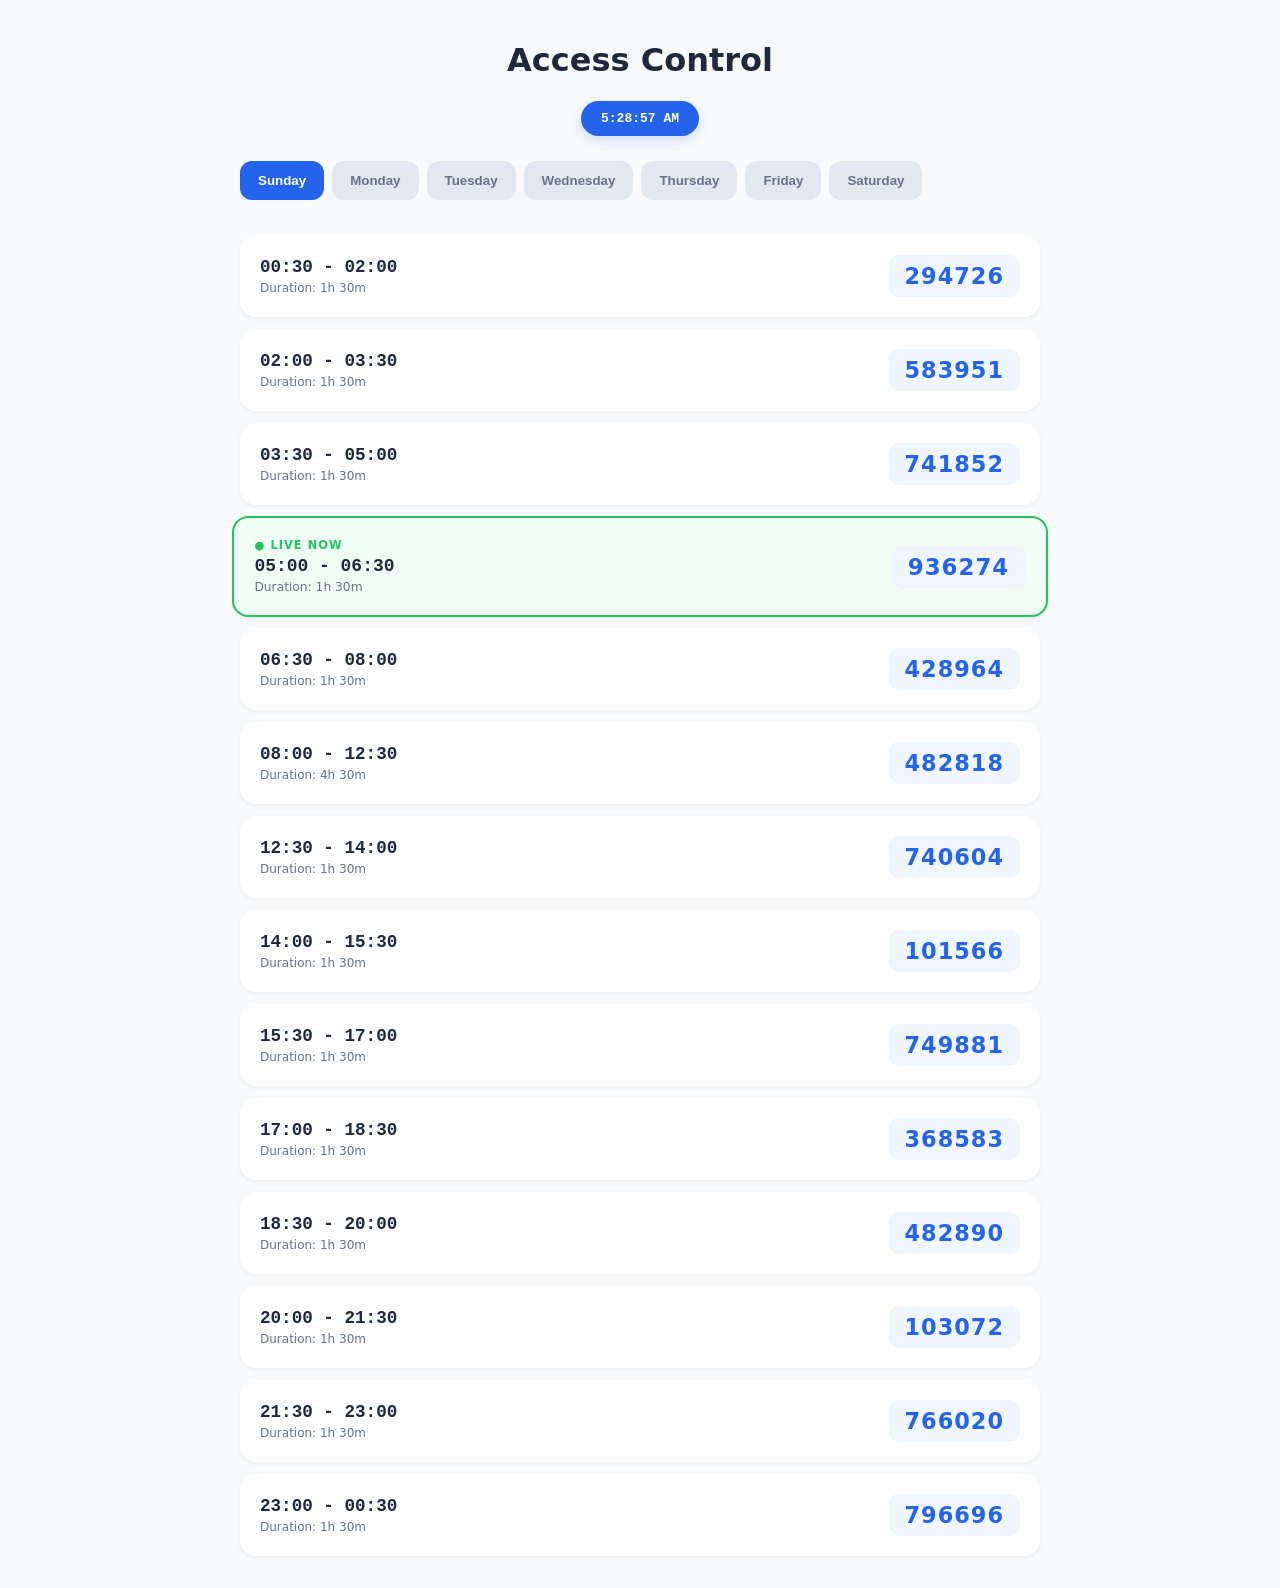
==== commit ef2685cd: "Add new data entries to rawData in index.html" ====
--- a/index.html
+++ b/index.html
@@ -121,110 +121,104 @@
 <script>
     // DATA SOURCE
     const rawData = `
-    { WEEK_MINUTE(0,0,30),  HM(1,30), 112233 },
-    { WEEK_MINUTE(0,2,0),   HM(1,30), 223344 },
-    { WEEK_MINUTE(0,3,30),  HM(1,30), 334455 },
-    { WEEK_MINUTE(0,5,0),   HM(1,30), 445566 },
-    { WEEK_MINUTE(0,6,30),  HM(1,30), 556677 },
-    { WEEK_MINUTE(0,8,0),   HM(4,30), 482818 },
-    { WEEK_MINUTE(0,12,30), HM(1,30), 740604 },
-    { WEEK_MINUTE(0,14,0),  HM(1,30), 101566 },
-    { WEEK_MINUTE(0,15,30), HM(1,30), 749881 },
-    { WEEK_MINUTE(0,17,0),  HM(1,30), 368583 },
-    { WEEK_MINUTE(0,18,30), HM(1,30), 482890 },
-    { WEEK_MINUTE(0,20,0),  HM(1,30), 103072 },
-    { WEEK_MINUTE(0,21,30), HM(1,30), 766020 },
-    { WEEK_MINUTE(0,23,0),  HM(1,30), 796696 },
-
-    { WEEK_MINUTE(1,0,30),  HM(1,30), 440015 },
-    { WEEK_MINUTE(1,2,0),   HM(1,30), 810810 },
-    { WEEK_MINUTE(1,3,30),  HM(1,30), 771098 },
-    { WEEK_MINUTE(1,5,0),   HM(1,30), 738401 },
-    { WEEK_MINUTE(1,6,30),  HM(1,30), 439015 },
-    { WEEK_MINUTE(1,8,0),   HM(4,30), 121214 },
-    { WEEK_MINUTE(1,12,30), HM(1,30), 630148 },
-    { WEEK_MINUTE(1,14,0),  HM(1,30), 101544 },
-    { WEEK_MINUTE(1,15,30), HM(1,30), 513763 },
-    { WEEK_MINUTE(1,17,0),  HM(1,30), 365985 },
-    { WEEK_MINUTE(1,18,30), HM(1,30), 989879 },
-    { WEEK_MINUTE(1,20,0),  HM(1,30), 626879 },
-    { WEEK_MINUTE(1,21,30), HM(1,30), 456564 },
-    { WEEK_MINUTE(1,23,0),  HM(1,30), 908466 },
-
-    { WEEK_MINUTE(2,0,30),  HM(1,30), 294826 },
-    { WEEK_MINUTE(2,2,0),   HM(1,30), 573159 },
-    { WEEK_MINUTE(2,3,30),  HM(1,30), 381472 },
-    { WEEK_MINUTE(2,5,0),   HM(1,30), 746293 },
-    { WEEK_MINUTE(2,6,30),  HM(1,30), 619427 },
-    { WEEK_MINUTE(2,8,0),   HM(4,30), 667788 },
-    { WEEK_MINUTE(2,12,30), HM(1,30), 778899 },
-    { WEEK_MINUTE(2,14,0),  HM(1,30), 101523 },
-    { WEEK_MINUTE(2,15,30), HM(1,30), 643598 },
-    { WEEK_MINUTE(2,17,0),  HM(1,30), 988349 },
-    { WEEK_MINUTE(2,18,30), HM(1,30), 889900 },
-    { WEEK_MINUTE(2,20,0),  HM(1,30), 990011 },
-    { WEEK_MINUTE(2,21,30), HM(1,30), 101112 },
-    { WEEK_MINUTE(2,23,0),  HM(1,30), 338495 },
-
-    { WEEK_MINUTE(3,0,30),  HM(1,30), 121314 },
-    { WEEK_MINUTE(3,2,0),   HM(1,30), 131415 },
-    { WEEK_MINUTE(3,3,30),  HM(1,30), 141516 },
-    { WEEK_MINUTE(3,5,0),   HM(1,30), 151617 },
-    { WEEK_MINUTE(3,6,30),  HM(1,30), 161718 },
-    { WEEK_MINUTE(3,8,0),   HM(4,30), 171819 },
-    { WEEK_MINUTE(3,12,30), HM(1,30), 181920 },
-    { WEEK_MINUTE(3,14,0),  HM(1,30), 130152 },
-    { WEEK_MINUTE(3,15,30), HM(1,30), 235098 },
-    { WEEK_MINUTE(3,17,0),  HM(1,30), 286599 },
-    { WEEK_MINUTE(3,18,30), HM(1,30), 192021 },
-    { WEEK_MINUTE(3,20,0),  HM(1,30), 103072 },
-    { WEEK_MINUTE(3,21,30), HM(1,30), 202122 },
-    { WEEK_MINUTE(3,23,0),  HM(1,30), 628987 },
-
-    { WEEK_MINUTE(4,0,30),  HM(1,30), 212223 },
-    { WEEK_MINUTE(4,2,0),   HM(1,30), 222324 },
-    { WEEK_MINUTE(4,3,30),  HM(1,30), 232425 },
-    { WEEK_MINUTE(4,5,0),   HM(1,30), 242526 },
-    { WEEK_MINUTE(4,6,30),  HM(1,30), 252627 },
-    { WEEK_MINUTE(4,8,0),   HM(4,30), 262728 },
-    { WEEK_MINUTE(4,12,30), HM(1,30), 272829 },
-    { WEEK_MINUTE(4,14,0),  HM(1,30), 906866 },
-    { WEEK_MINUTE(4,15,30), HM(1,30), 139978 },
-    { WEEK_MINUTE(4,17,0),  HM(1,30), 338820 },
-    { WEEK_MINUTE(4,18,30), HM(1,30), 282930 },
-    { WEEK_MINUTE(4,20,0),  HM(1,30), 293031 },
-    { WEEK_MINUTE(4,21,30), HM(1,30), 456564 },
-    { WEEK_MINUTE(4,23,0),  HM(1,30), 303132 },
-
-    { WEEK_MINUTE(5,0,30),  HM(1,30), 313233 },
-    { WEEK_MINUTE(5,2,0),   HM(1,30), 323334 },
-    { WEEK_MINUTE(5,3,30),  HM(1,30), 333435 },
-    { WEEK_MINUTE(5,5,0),   HM(1,30), 343536 },
-    { WEEK_MINUTE(5,6,30),  HM(1,30), 353637 },
-    { WEEK_MINUTE(5,8,0),   HM(4,30), 363738 },
-    { WEEK_MINUTE(5,12,30), HM(1,30), 373839 },
-    { WEEK_MINUTE(5,14,0),  HM(1,30), 756564 },
-    { WEEK_MINUTE(5,15,30), HM(1,30), 654571 },
-    { WEEK_MINUTE(5,17,0),  HM(1,30), 989879 },
-    { WEEK_MINUTE(5,18,30), HM(1,30), 383940 },
-    { WEEK_MINUTE(5,20,0),  HM(1,30), 394041 },
-    { WEEK_MINUTE(5,21,30), HM(1,30), 404142 },
-    { WEEK_MINUTE(5,23,0),  HM(1,30), 414243 },
-
-    { WEEK_MINUTE(6,0,30),  HM(1,30), 424344 },
-    { WEEK_MINUTE(6,2,0),   HM(1,30), 434445 },
-    { WEEK_MINUTE(6,3,30),  HM(1,30), 444546 },
-    { WEEK_MINUTE(6,5,0),   HM(1,30), 454647 },
-    { WEEK_MINUTE(6,6,30),  HM(1,30), 464748 },
-    { WEEK_MINUTE(6,8,0),   HM(4,30), 474849 },
-    { WEEK_MINUTE(6,12,30), HM(1,30), 484950 },
-    { WEEK_MINUTE(6,14,0),  HM(1,30), 998510 },
-    { WEEK_MINUTE(6,15,30), HM(1,30), 244378 },
-    { WEEK_MINUTE(6,17,0),  HM(1,30), 495051 },
-    { WEEK_MINUTE(6,18,30), HM(1,30), 505152 },
-    { WEEK_MINUTE(6,20,0),  HM(1,30), 515253 },
-    { WEEK_MINUTE(6,21,30), HM(1,30), 525354 },
-    { WEEK_MINUTE(6,23,0),  HM(1,30), 989831 }
+  { WEEK_MINUTE(0,0,30), HM(1,30), 294726 },
+  { WEEK_MINUTE(0,2,0), HM(1,30), 583951 },
+  { WEEK_MINUTE(0,3,30), HM(1,30), 741852 },
+  { WEEK_MINUTE(0,5,0), HM(1,30), 936274 },
+  { WEEK_MINUTE(0,6,30), HM(1,30), 428964 },
+  { WEEK_MINUTE(0,8,0), HM(4,30), 482818 },
+  { WEEK_MINUTE(0,12,30), HM(1,30), 740604 },
+  { WEEK_MINUTE(0,14,0), HM(1,30), 101566 },
+  { WEEK_MINUTE(0,15,30), HM(1,30), 749881 },
+  { WEEK_MINUTE(0,17,0), HM(1,30), 368583 },
+  { WEEK_MINUTE(0,18,30), HM(1,30), 482890 },
+  { WEEK_MINUTE(0,20,0), HM(1,30), 103072 },
+  { WEEK_MINUTE(0,21,30), HM(1,30), 766020 },
+  { WEEK_MINUTE(0,23,0), HM(1,30), 796696 },
+  { WEEK_MINUTE(1,0,30), HM(1,30), 440015 },
+  { WEEK_MINUTE(1,2,0), HM(1,30), 810810 },
+  { WEEK_MINUTE(1,3,30), HM(1,30), 771098 },
+  { WEEK_MINUTE(1,5,0), HM(1,30), 738401 },
+  { WEEK_MINUTE(1,6,30), HM(1,30), 439015 },
+  { WEEK_MINUTE(1,8,0), HM(4,30), 121214 },
+  { WEEK_MINUTE(1,12,30), HM(1,30), 630148 },
+  { WEEK_MINUTE(1,14,0), HM(1,30), 101544 },
+  { WEEK_MINUTE(1,15,30), HM(1,30), 513763 },
+  { WEEK_MINUTE(1,17,0), HM(1,30), 365985 },
+  { WEEK_MINUTE(1,18,30), HM(1,30), 989879 },
+  { WEEK_MINUTE(1,20,0), HM(1,30), 626879 },
+  { WEEK_MINUTE(1,21,30), HM(1,30), 456564 },
+  { WEEK_MINUTE(1,23,0), HM(1,30), 908466 },
+  { WEEK_MINUTE(2,0,30), HM(1,30), 294826 },
+  { WEEK_MINUTE(2,2,0), HM(1,30), 573159 },
+  { WEEK_MINUTE(2,3,30), HM(1,30), 381472 },
+  { WEEK_MINUTE(2,5,0), HM(1,30), 746293 },
+  { WEEK_MINUTE(2,6,30), HM(1,30), 619427 },
+  { WEEK_MINUTE(2,8,0), HM(4,30), 677886 },
+  { WEEK_MINUTE(2,12,30), HM(1,30), 778899 },
+  { WEEK_MINUTE(2,14,0), HM(1,30), 101523 },
+  { WEEK_MINUTE(2,15,30), HM(1,30), 643598 },
+  { WEEK_MINUTE(2,17,0), HM(1,30), 988349 },
+  { WEEK_MINUTE(2,18,30), HM(1,30), 808990 },
+  { WEEK_MINUTE(2,20,0), HM(1,30), 900119 },
+  { WEEK_MINUTE(2,21,30), HM(1,30), 101112 },
+  { WEEK_MINUTE(2,23,0), HM(1,30), 338495 },
+  { WEEK_MINUTE(3,0,30), HM(1,30), 129341 },
+  { WEEK_MINUTE(3,2,0), HM(1,30), 131722 },
+  { WEEK_MINUTE(3,3,30), HM(1,30), 633255 },
+  { WEEK_MINUTE(3,5,0), HM(1,30), 156217 },
+  { WEEK_MINUTE(3,6,30), HM(1,30), 618021 },
+  { WEEK_MINUTE(3,8,0), HM(4,30), 171819 },
+  { WEEK_MINUTE(3,12,30), HM(1,30), 981540 },
+  { WEEK_MINUTE(3,14,0), HM(1,30), 130152 },
+  { WEEK_MINUTE(3,15,30), HM(1,30), 235098 },
+  { WEEK_MINUTE(3,17,0), HM(1,30), 286599 },
+  { WEEK_MINUTE(3,18,30), HM(1,30), 192021 },
+  { WEEK_MINUTE(3,20,0), HM(1,30), 103072 },
+  { WEEK_MINUTE(3,21,30), HM(1,30), 342122 },
+  { WEEK_MINUTE(3,23,0), HM(1,30), 628987 },
+  { WEEK_MINUTE(4,0,30), HM(1,30), 684291 },
+  { WEEK_MINUTE(4,2,0), HM(1,30), 395827 },
+  { WEEK_MINUTE(4,3,30), HM(1,30), 814672 },
+  { WEEK_MINUTE(4,5,0), HM(1,30), 572984 },
+  { WEEK_MINUTE(4,6,30), HM(1,30), 963741 },
+  { WEEK_MINUTE(4,8,0), HM(4,30), 753951 },
+  { WEEK_MINUTE(4,12,30), HM(1,30), 286473 },
+  { WEEK_MINUTE(4,14,0), HM(1,30), 906866 },
+  { WEEK_MINUTE(4,15,30), HM(1,30), 139978 },
+  { WEEK_MINUTE(4,17,0), HM(1,30), 338820 },
+  { WEEK_MINUTE(4,18,30), HM(1,30), 497362 },
+  { WEEK_MINUTE(4,20,0), HM(1,30), 625839 },
+  { WEEK_MINUTE(4,21,30), HM(1,30), 139746 },
+  { WEEK_MINUTE(4,23,0), HM(1,30), 864297 },
+  { WEEK_MINUTE(5,0,30), HM(1,30), 371685 },
+  { WEEK_MINUTE(5,2,0), HM(1,30), 529364 },
+  { WEEK_MINUTE(5,3,30), HM(1,30), 618573 },
+  { WEEK_MINUTE(5,5,0), HM(1,30), 742896 },
+  { WEEK_MINUTE(5,6,30), HM(1,30), 294685 },
+  { WEEK_MINUTE(5,8,0), HM(4,30), 573918 },
+  { WEEK_MINUTE(5,12,30), HM(1,30), 861429 },
+  { WEEK_MINUTE(5,14,0), HM(1,30), 437165 },
+  { WEEK_MINUTE(5,15,30), HM(1,30), 654571 },
+  { WEEK_MINUTE(5,17,0), HM(1,30), 989879 },
+  { WEEK_MINUTE(5,18,30), HM(1,30), 695382 },
+  { WEEK_MINUTE(5,20,0), HM(1,30), 184753 },
+  { WEEK_MINUTE(5,21,30), HM(1,30), 752496 },
+  { WEEK_MINUTE(5,23,0), HM(1,30), 936124 },
+  { WEEK_MINUTE(6,0,30), HM(1,30), 418537 },
+  { WEEK_MINUTE(6,2,0), HM(1,30), 627459 },
+  { WEEK_MINUTE(6,3,30), HM(1,30), 379684 },
+  { WEEK_MINUTE(6,5,0), HM(1,30), 584213 },
+  { WEEK_MINUTE(6,6,30), HM(1,30), 927536 },
+  { WEEK_MINUTE(6,8,0), HM(4,30), 614879 },
+  { WEEK_MINUTE(6,12,30), HM(1,30), 845217 },
+  { WEEK_MINUTE(6,14,0), HM(1,30), 998510 },
+  { WEEK_MINUTE(6,15,30), HM(1,30), 244378 },
+  { WEEK_MINUTE(6,17,0), HM(1,30), 263795 },
+  { WEEK_MINUTE(6,18,30), HM(1,30), 731946 },
+  { WEEK_MINUTE(6,20,0), HM(1,30), 492857 },
+  { WEEK_MINUTE(6,21,30), HM(1,30), 658134 },
+  { WEEK_MINUTE(6,23,0), HM(1,30), 317629 },
     `;
 
     const days = ["Sunday", "Monday", "Tuesday", "Wednesday", "Thursday", "Friday", "Saturday"];
